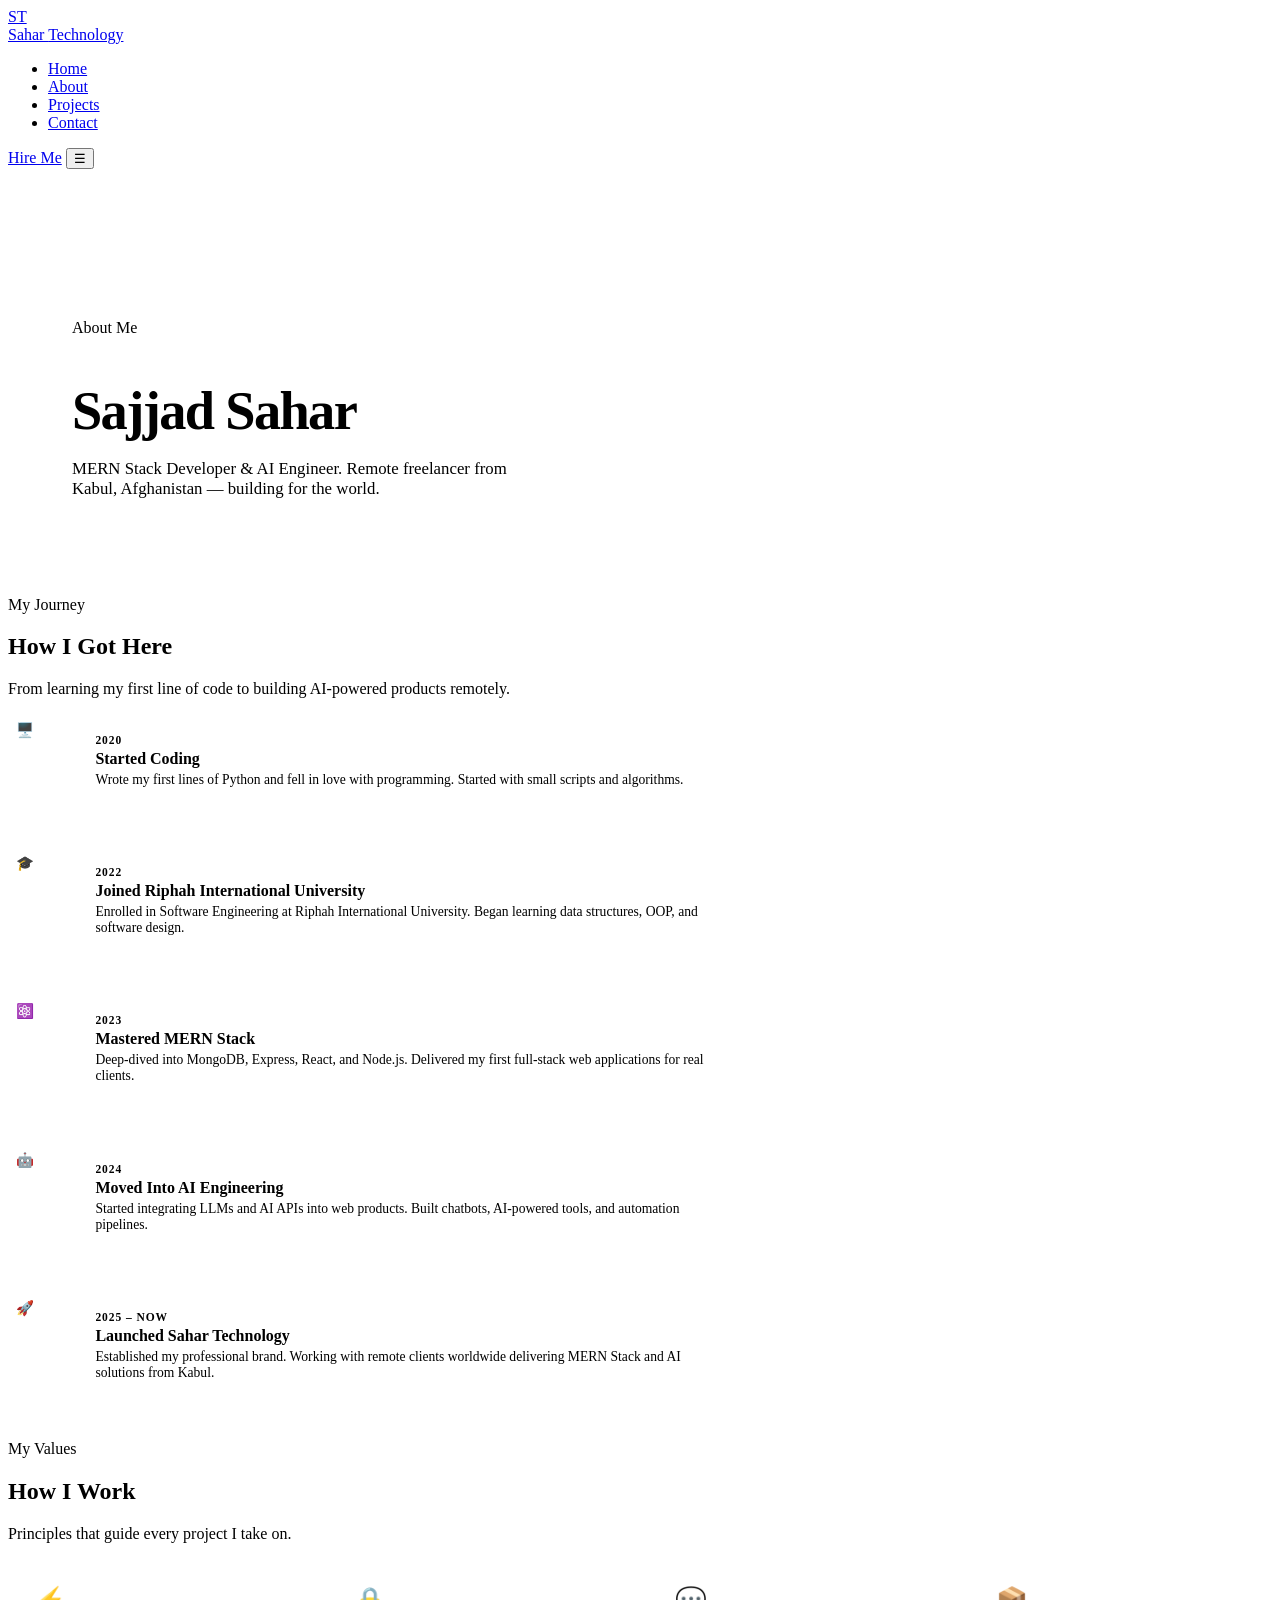
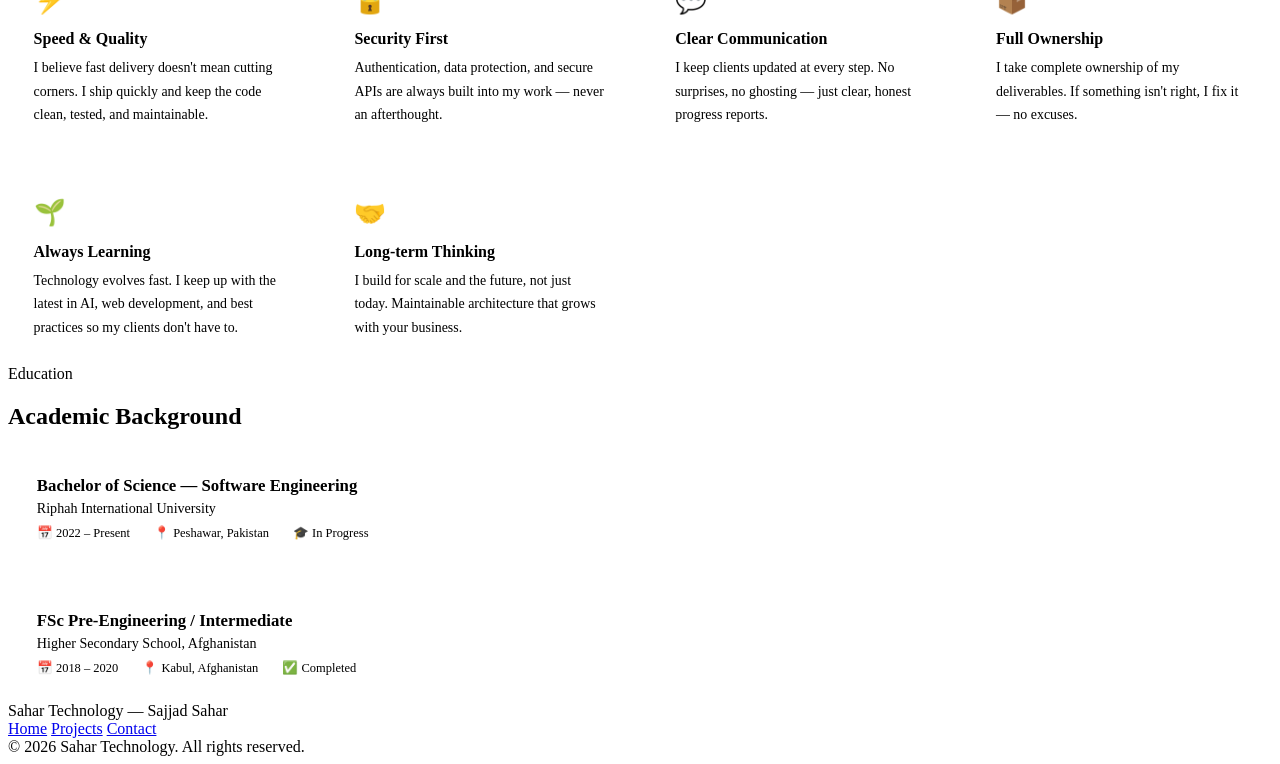
==== pages/about.html @ c29a945e "Initial commit" ====
<!DOCTYPE html>
<html lang="en">
<head>
  <meta charset="UTF-8"/>
  <meta name="viewport" content="width=device-width, initial-scale=1.0"/>
  <title>About — Sahar Technology</title>
  <link rel="stylesheet" href="../css/style.css"/>
  <style>
    #page-hero {
      padding: 150px 5vw 80px;
      position: relative; overflow: hidden;
    }
    .page-hero-inner { position: relative; z-index: 1; max-width: 600px; }
    .page-hero-inner h1 {
      font-family: var(--font-display);
      font-size: clamp(2.2rem, 5vw, 3.4rem);
      font-weight: 700; letter-spacing: -0.03em;
      line-height: 1.1; margin-bottom: 1rem;
    }
    .page-hero-inner h1 span { color: var(--blue-bright); }
    .page-hero-inner p { color: var(--text-muted); font-size: 1.05rem; max-width: 480px; }

    /* TIMELINE */
    #story { background: var(--bg2); }
    .timeline { position: relative; max-width: 720px; }
    .timeline::before {
      content: ''; position: absolute;
      left: 16px; top: 0; bottom: 0; width: 1px;
      background: var(--border); z-index: 0;
    }
    .tl-item {
      display: flex; gap: 2rem;
      margin-bottom: 2.5rem; position: relative; z-index: 1;
    }
    .tl-dot {
      width: 33px; height: 33px; flex-shrink: 0;
      border-radius: 50%; background: var(--bg3);
      border: 2px solid var(--blue);
      display: flex; align-items: center; justify-content: center;
      font-size: 0.9rem;
    }
    .tl-content {
      background: var(--card);
      border: 1px solid var(--border);
      border-radius: var(--radius-sm);
      padding: 1.2rem 1.4rem; flex: 1;
      transition: border-color 0.2s;
    }
    .tl-content:hover { border-color: var(--border-hover); }
    .tl-year { font-size: 0.72rem; color: var(--blue); font-weight: 600; letter-spacing: 0.08em; margin-bottom: 4px; text-transform: uppercase; }
    .tl-title { font-family: var(--font-display); font-size: 1rem; font-weight: 600; margin-bottom: 4px; }
    .tl-sub { font-size: 0.85rem; color: var(--text-muted); }

    /* VALUES */
    #values { background: var(--bg); }
    .values-grid {
      display: grid;
      grid-template-columns: repeat(auto-fit, minmax(250px, 1fr));
      gap: 1.2rem;
    }
    .value-card {
      background: var(--bg3);
      border: 1px solid var(--border);
      border-radius: var(--radius-sm);
      padding: 1.6rem;
      transition: border-color 0.2s, transform 0.2s;
    }
    .value-card:hover { border-color: var(--border-hover); transform: translateY(-3px); }
    .value-icon { font-size: 1.6rem; margin-bottom: 0.9rem; }
    .value-title { font-family: var(--font-display); font-size: 1rem; font-weight: 600; margin-bottom: 0.5rem; }
    .value-desc { font-size: 0.87rem; color: var(--text-muted); line-height: 1.7; }

    /* EDUCATION */
    #education { background: var(--bg2); }
    .edu-list { max-width: 720px; display: flex; flex-direction: column; gap: 1.2rem; }
    .edu-card {
      background: var(--card);
      border: 1px solid var(--border);
      border-radius: var(--radius);
      padding: 1.6rem 1.8rem;
      border-left: 3px solid var(--blue);
      transition: background 0.2s, border-color 0.2s;
    }
    .edu-card:hover { background: var(--card-hover); border-color: var(--border-hover); }
    .edu-degree { font-family: var(--font-display); font-size: 1.05rem; font-weight: 600; margin-bottom: 4px; }
    .edu-school { color: var(--blue-bright); font-size: 0.88rem; font-weight: 500; margin-bottom: 8px; }
    .edu-meta { display: flex; gap: 1.5rem; flex-wrap: wrap; }
    .edu-meta span { font-size: 0.78rem; color: var(--text-muted); }
  </style>
</head>
<body>

  <nav>
    <a href="../index.html" class="nav-brand">
      <div class="nav-brand-icon">ST</div>
      <span class="nav-brand-name">Sahar <span>Technology</span></span>
    </a>
    <ul class="nav-links">
      <li><a href="../index.html">Home</a></li>
      <li><a href="about.html" class="active">About</a></li>
      <li><a href="projects.html">Projects</a></li>
      <li><a href="contact.html">Contact</a></li>
    </ul>
    <a href="contact.html" class="nav-hire">Hire Me</a>
    <button class="nav-mobile-toggle" aria-label="Toggle menu">☰</button>
  </nav>

  <!-- PAGE HERO -->
  <section id="page-hero">
    <div class="grid-bg"></div>
    <div class="glow-orb glow-blue" style="top:20%;right:10%;"></div>
    <div class="page-hero-inner">
      <span class="section-eyebrow">About Me</span>
      <h1>Sajjad <span>Sahar</span></h1>
      <p>MERN Stack Developer & AI Engineer. Remote freelancer from Kabul, Afghanistan — building for the world.</p>
    </div>
  </section>

  <!-- STORY TIMELINE -->
  <section id="story">
    <div class="max-w">
      <span class="section-eyebrow">My Journey</span>
      <h2 class="section-title">How I Got Here</h2>
      <p class="section-sub">From learning my first line of code to building AI-powered products remotely.</p>
      <div class="timeline">
        <div class="tl-item">
          <div class="tl-dot">🖥️</div>
          <div class="tl-content">
            <div class="tl-year">2020</div>
            <div class="tl-title">Started Coding</div>
            <div class="tl-sub">Wrote my first lines of Python and fell in love with programming. Started with small scripts and algorithms.</div>
          </div>
        </div>
        <div class="tl-item">
          <div class="tl-dot">🎓</div>
          <div class="tl-content">
            <div class="tl-year">2022</div>
            <div class="tl-title">Joined Riphah International University</div>
            <div class="tl-sub">Enrolled in Software Engineering at Riphah International University. Began learning data structures, OOP, and software design.</div>
          </div>
        </div>
        <div class="tl-item">
          <div class="tl-dot">⚛️</div>
          <div class="tl-content">
            <div class="tl-year">2023</div>
            <div class="tl-title">Mastered MERN Stack</div>
            <div class="tl-sub">Deep-dived into MongoDB, Express, React, and Node.js. Delivered my first full-stack web applications for real clients.</div>
          </div>
        </div>
        <div class="tl-item">
          <div class="tl-dot">🤖</div>
          <div class="tl-content">
            <div class="tl-year">2024</div>
            <div class="tl-title">Moved Into AI Engineering</div>
            <div class="tl-sub">Started integrating LLMs and AI APIs into web products. Built chatbots, AI-powered tools, and automation pipelines.</div>
          </div>
        </div>
        <div class="tl-item">
          <div class="tl-dot">🚀</div>
          <div class="tl-content">
            <div class="tl-year">2025 – Now</div>
            <div class="tl-title">Launched Sahar Technology</div>
            <div class="tl-sub">Established my professional brand. Working with remote clients worldwide delivering MERN Stack and AI solutions from Kabul.</div>
          </div>
        </div>
      </div>
    </div>
  </section>

  <!-- VALUES -->
  <section id="values">
    <div class="max-w">
      <span class="section-eyebrow">My Values</span>
      <h2 class="section-title">How I Work</h2>
      <p class="section-sub">Principles that guide every project I take on.</p>
      <div class="values-grid">
        <div class="value-card">
          <div class="value-icon">⚡</div>
          <div class="value-title">Speed & Quality</div>
          <div class="value-desc">I believe fast delivery doesn't mean cutting corners. I ship quickly and keep the code clean, tested, and maintainable.</div>
        </div>
        <div class="value-card">
          <div class="value-icon">🔒</div>
          <div class="value-title">Security First</div>
          <div class="value-desc">Authentication, data protection, and secure APIs are always built into my work — never an afterthought.</div>
        </div>
        <div class="value-card">
          <div class="value-icon">💬</div>
          <div class="value-title">Clear Communication</div>
          <div class="value-desc">I keep clients updated at every step. No surprises, no ghosting — just clear, honest progress reports.</div>
        </div>
        <div class="value-card">
          <div class="value-icon">📦</div>
          <div class="value-title">Full Ownership</div>
          <div class="value-desc">I take complete ownership of my deliverables. If something isn't right, I fix it — no excuses.</div>
        </div>
        <div class="value-card">
          <div class="value-icon">🌱</div>
          <div class="value-title">Always Learning</div>
          <div class="value-desc">Technology evolves fast. I keep up with the latest in AI, web development, and best practices so my clients don't have to.</div>
        </div>
        <div class="value-card">
          <div class="value-icon">🤝</div>
          <div class="value-title">Long-term Thinking</div>
          <div class="value-desc">I build for scale and the future, not just today. Maintainable architecture that grows with your business.</div>
        </div>
      </div>
    </div>
  </section>

  <!-- EDUCATION -->
  <section id="education">
    <div class="max-w">
      <span class="section-eyebrow">Education</span>
      <h2 class="section-title">Academic Background</h2>
      <div class="edu-list">
        <div class="edu-card">
          <div class="edu-degree">Bachelor of Science — Software Engineering</div>
          <div class="edu-school">Riphah International University</div>
          <div class="edu-meta">
            <span>📅 2022 – Present</span>
            <span>📍 Peshawar, Pakistan</span>
            <span>🎓 In Progress</span>
          </div>
        </div>
        <div class="edu-card">
          <div class="edu-degree">FSc Pre-Engineering / Intermediate</div>
          <div class="edu-school">Higher Secondary School, Afghanistan</div>
          <div class="edu-meta">
            <span>📅 2018 – 2020</span>
            <span>📍 Kabul, Afghanistan</span>
            <span>✅ Completed</span>
          </div>
        </div>
      </div>
    </div>
  </section>

  <footer>
    <div class="footer-inner">
      <div class="footer-brand">Sahar <span>Technology</span> — Sajjad Sahar</div>
      <div class="footer-links">
        <a href="../index.html">Home</a>
        <a href="projects.html">Projects</a>
        <a href="contact.html">Contact</a>
      </div>
      <div class="footer-copy">© 2026 Sahar Technology. All rights reserved.</div>
    </div>
  </footer>

  <script src="../js/main.js"></script>
</body>
</html>
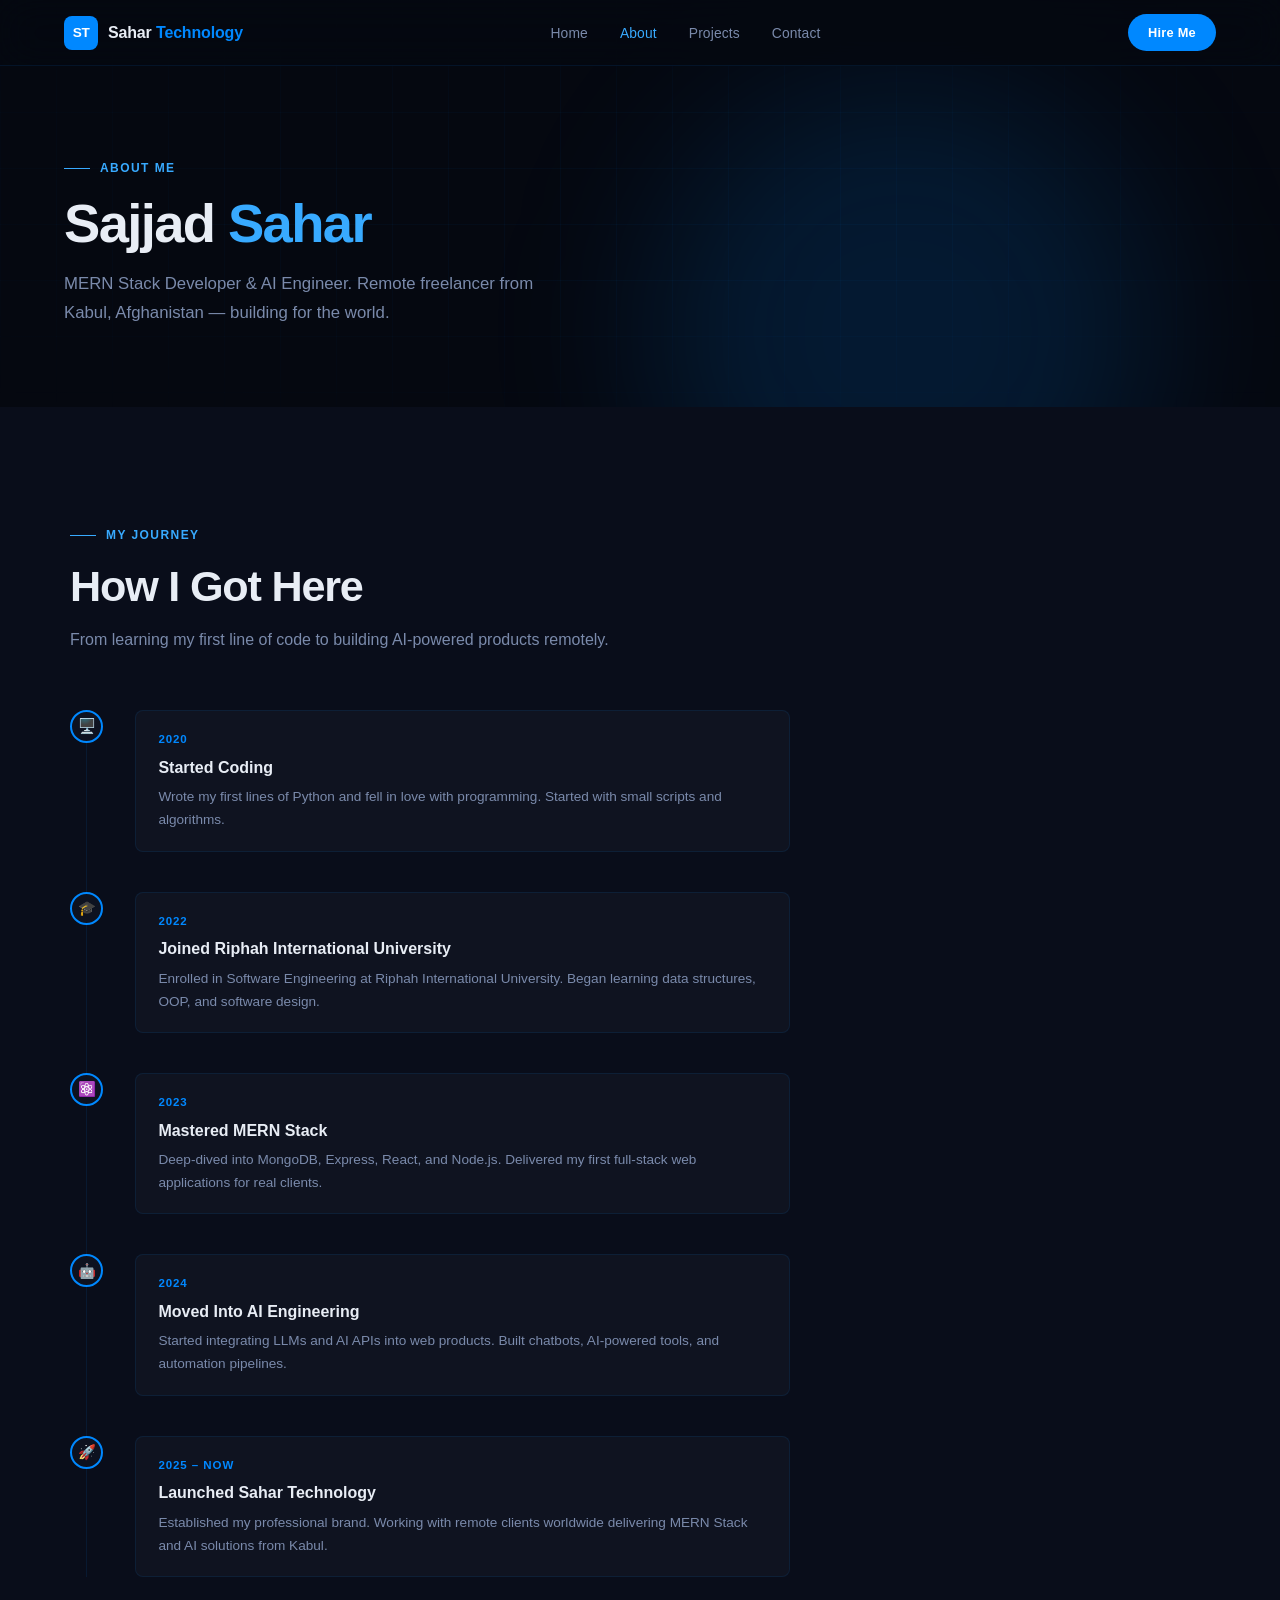
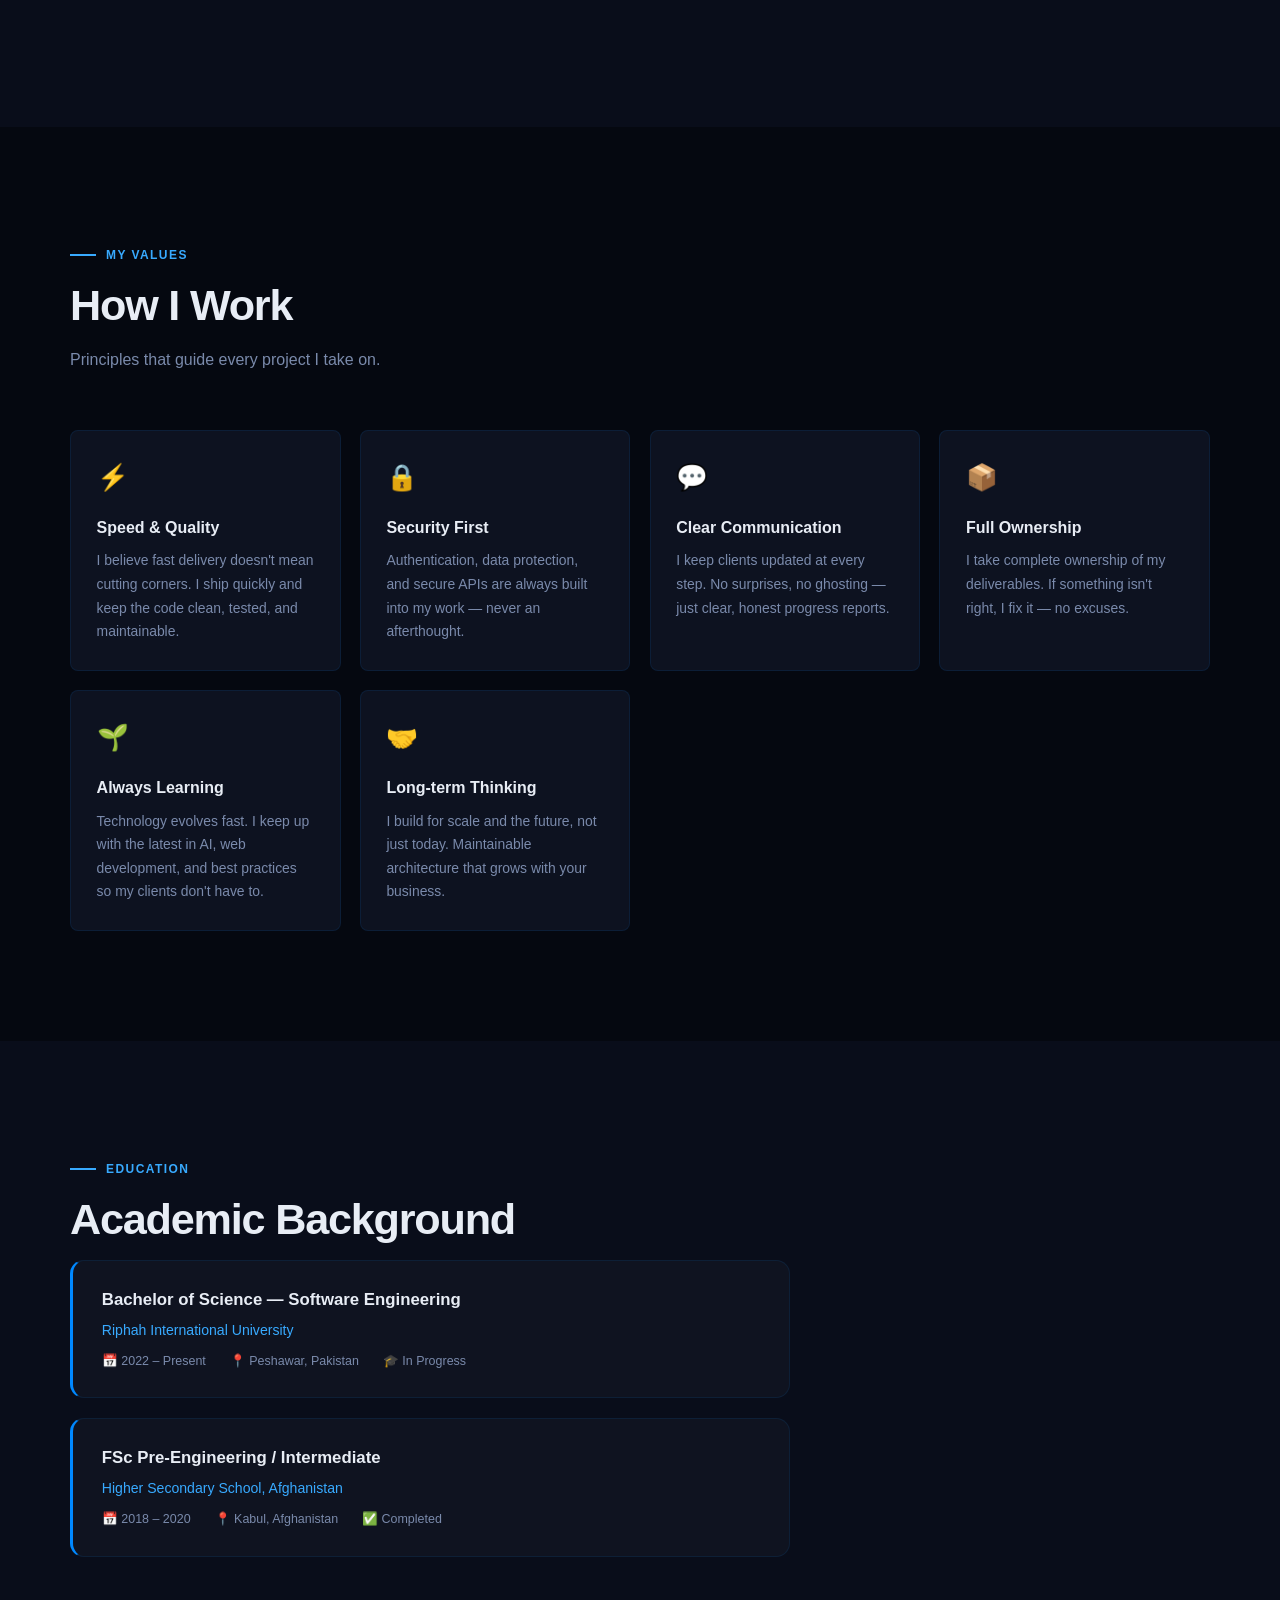
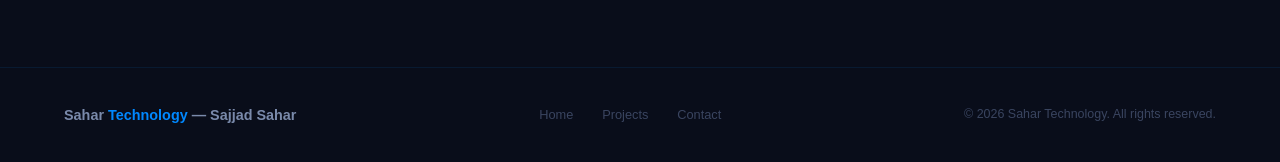
==== commit 38a0994a: "rename CSS folder to lowercase" ====
--- a/pages/about.html
+++ b/pages/about.html
@@ -4,7 +4,7 @@
   <meta charset="UTF-8"/>
   <meta name="viewport" content="width=device-width, initial-scale=1.0"/>
   <title>About — Sahar Technology</title>
-  <link rel="stylesheet" href="../css/style.css"/>
+  <link rel="stylesheet" href="../CSS/style.css"/>
   <style>
     #page-hero {
       padding: 150px 5vw 80px;
--- a/CSS/style.css
+++ b/CSS/style.css
@@ -0,0 +1,242 @@
+/* ============================================================
+   SAHAR TECHNOLOGY — Global Design System
+   Author: Sajjad Sahar
+   ============================================================ */
+
+@import url('https://fonts.googleapis.com/css2?family=Inter:wght@300;400;500;600&family=Space+Grotesk:wght@400;500;600;700&family=JetBrains+Mono:wght@400;500&display=swap');
+
+/* ── VARIABLES ── */
+:root {
+  --bg:            #050810;
+  --bg2:           #090d1a;
+  --bg3:           #0d1220;
+  --bg4:           #111828;
+  --border:        rgba(0, 136, 255, 0.10);
+  --border-hover:  rgba(0, 136, 255, 0.28);
+  --border-subtle: rgba(255,255,255,0.05);
+
+  --blue:          #0088ff;
+  --blue-bright:   #38aaff;
+  --blue-dim:      rgba(0, 136, 255, 0.15);
+  --blue-glow:     rgba(0, 136, 255, 0.22);
+  --cyan:          #00d4ff;
+  --cyan-dim:      rgba(0, 212, 255, 0.12);
+
+  --text:          #e8edf5;
+  --text-muted:    #7a8aab;
+  --text-dim:      #3a4560;
+
+  --card:          rgba(255,255,255,0.028);
+  --card-hover:    rgba(0,136,255,0.04);
+  --radius:        14px;
+  --radius-sm:     8px;
+  --radius-pill:   100px;
+
+  --font-display:  'Space Grotesk', sans-serif;
+  --font-body:     'Inter', sans-serif;
+  --font-mono:     'JetBrains Mono', monospace;
+}
+
+/* ── RESET ── */
+*, *::before, *::after { box-sizing: border-box; margin: 0; padding: 0; }
+html { scroll-behavior: smooth; }
+body {
+  background: var(--bg);
+  color: var(--text);
+  font-family: var(--font-body);
+  font-size: 16px;
+  line-height: 1.7;
+  -webkit-font-smoothing: antialiased;
+  overflow-x: hidden;
+}
+img { max-width: 100%; display: block; }
+a { color: inherit; }
+
+/* ── NAV ── */
+nav {
+  position: fixed; top: 0; left: 0; right: 0; z-index: 200;
+  display: flex; align-items: center; justify-content: space-between;
+  padding: 0 5vw; height: 66px;
+  background: rgba(5,8,16,0.88);
+  backdrop-filter: blur(20px);
+  border-bottom: 1px solid var(--border);
+}
+.nav-brand {
+  display: flex; align-items: center; gap: 10px;
+  text-decoration: none;
+}
+.nav-brand-icon {
+  width: 34px; height: 34px;
+  background: var(--blue);
+  border-radius: 8px;
+  display: flex; align-items: center; justify-content: center;
+  font-family: var(--font-display);
+  font-weight: 700; font-size: 0.85rem;
+  color: #fff; letter-spacing: -0.03em;
+}
+.nav-brand-name {
+  font-family: var(--font-display);
+  font-weight: 600; font-size: 1rem;
+  color: var(--text); letter-spacing: -0.01em;
+}
+.nav-brand-name span { color: var(--blue); }
+.nav-links { display: flex; gap: 2rem; list-style: none; align-items: center; }
+.nav-links a {
+  color: var(--text-muted); text-decoration: none;
+  font-size: 0.865rem; font-weight: 500;
+  letter-spacing: 0.01em; transition: color 0.2s;
+}
+.nav-links a:hover, .nav-links a.active { color: var(--text); }
+.nav-links a.active { color: var(--blue-bright); }
+.nav-hire {
+  background: var(--blue); color: #fff;
+  text-decoration: none; font-size: 0.8rem;
+  font-weight: 600; padding: 8px 20px;
+  border-radius: var(--radius-pill);
+  transition: opacity 0.2s, transform 0.2s;
+  letter-spacing: 0.02em;
+}
+.nav-hire:hover { opacity: 0.85; transform: translateY(-1px); }
+.nav-mobile-toggle {
+  display: none; background: none; border: none;
+  color: var(--text); font-size: 1.4rem; cursor: pointer; padding: 4px;
+}
+
+/* ── SECTION BASE ── */
+section { padding: 110px 5vw; }
+.section-eyebrow {
+  display: inline-flex; align-items: center; gap: 10px;
+  color: var(--blue-bright); font-size: 0.75rem;
+  font-weight: 600; letter-spacing: 0.12em;
+  text-transform: uppercase; margin-bottom: 1rem;
+}
+.section-eyebrow::before {
+  content: ''; display: block;
+  width: 26px; height: 1.5px;
+  background: var(--blue-bright);
+}
+.section-title {
+  font-family: var(--font-display);
+  font-size: clamp(1.9rem, 4vw, 2.7rem);
+  font-weight: 700; letter-spacing: -0.028em;
+  line-height: 1.12; margin-bottom: 1rem;
+}
+.section-sub {
+  color: var(--text-muted); max-width: 540px;
+  margin-bottom: 3.5rem; font-size: 1rem; line-height: 1.75;
+}
+
+/* ── BUTTONS ── */
+.btn {
+  display: inline-flex; align-items: center; gap: 8px;
+  padding: 12px 28px; border-radius: var(--radius-pill);
+  font-size: 0.88rem; font-weight: 600;
+  text-decoration: none; transition: all 0.2s;
+  cursor: pointer; border: none; font-family: var(--font-body);
+  letter-spacing: 0.015em;
+}
+.btn-primary { background: var(--blue); color: #fff; }
+.btn-primary:hover { opacity: 0.87; transform: translateY(-2px); }
+.btn-outline {
+  background: transparent;
+  border: 1px solid var(--border-hover);
+  color: var(--text);
+}
+.btn-outline:hover { background: var(--blue-dim); border-color: var(--blue); }
+
+/* ── CARDS ── */
+.card {
+  background: var(--card);
+  border: 1px solid var(--border);
+  border-radius: var(--radius);
+  padding: 1.8rem;
+  transition: border-color 0.25s, background 0.25s, transform 0.25s;
+}
+.card:hover {
+  border-color: var(--border-hover);
+  background: var(--card-hover);
+  transform: translateY(-3px);
+}
+
+/* ── TECH TAG ── */
+.tech-tag {
+  background: var(--blue-dim);
+  border: 1px solid rgba(0,136,255,0.2);
+  color: var(--blue-bright);
+  font-size: 0.74rem; padding: 4px 11px;
+  border-radius: 5px; font-weight: 500;
+  font-family: var(--font-mono);
+}
+
+/* ── GRID BG ── */
+.grid-bg {
+  position: absolute; inset: 0; pointer-events: none;
+  background-image:
+    linear-gradient(rgba(0,136,255,0.04) 1px, transparent 1px),
+    linear-gradient(90deg, rgba(0,136,255,0.04) 1px, transparent 1px);
+  background-size: 56px 56px;
+  mask-image: radial-gradient(ellipse 75% 65% at 50% 50%, black 30%, transparent 100%);
+}
+
+/* ── GLOW ORBS ── */
+.glow-orb {
+  position: absolute; border-radius: 50%;
+  pointer-events: none; filter: blur(80px);
+}
+.glow-blue {
+  background: rgba(0,136,255,0.14);
+  width: 500px; height: 500px;
+}
+.glow-cyan {
+  background: rgba(0,212,255,0.08);
+  width: 350px; height: 350px;
+}
+
+/* ── FOOTER ── */
+footer {
+  background: var(--bg2);
+  border-top: 1px solid var(--border);
+  padding: 2.2rem 5vw;
+}
+.footer-inner {
+  display: flex; align-items: center;
+  justify-content: space-between; flex-wrap: wrap; gap: 1rem;
+}
+.footer-brand {
+  font-family: var(--font-display);
+  font-size: 0.9rem; font-weight: 600; color: var(--text-muted);
+}
+.footer-brand span { color: var(--blue); }
+.footer-links { display: flex; gap: 1.8rem; }
+.footer-links a {
+  font-size: 0.8rem; color: var(--text-dim);
+  text-decoration: none; transition: color 0.2s;
+}
+.footer-links a:hover { color: var(--text-muted); }
+.footer-copy { font-size: 0.78rem; color: var(--text-dim); }
+
+/* ── UTILITY ── */
+.max-w { max-width: 1140px; margin-left: auto; margin-right: auto; }
+.two-col { display: grid; grid-template-columns: 1fr 1fr; gap: 3.5rem; align-items: start; }
+.three-col { display: grid; grid-template-columns: repeat(3, 1fr); gap: 1.5rem; }
+.mono { font-family: var(--font-mono); }
+
+/* ── MOBILE MENU ── */
+@media (max-width: 840px) {
+  .nav-links { display: none; }
+  .nav-mobile-toggle { display: block; }
+  .nav-links.open {
+    display: flex; flex-direction: column;
+    position: fixed; top: 66px; left: 0; right: 0;
+    background: var(--bg2); border-bottom: 1px solid var(--border);
+    padding: 1.5rem 5vw 2rem; gap: 1.2rem; z-index: 199;
+  }
+  .two-col { grid-template-columns: 1fr; gap: 2.5rem; }
+  .three-col { grid-template-columns: 1fr; }
+  section { padding: 80px 1.4rem; }
+  .nav-hire { display: none; }
+}
+
+@media (prefers-reduced-motion: reduce) {
+  * { animation: none !important; transition: none !important; }
+}
